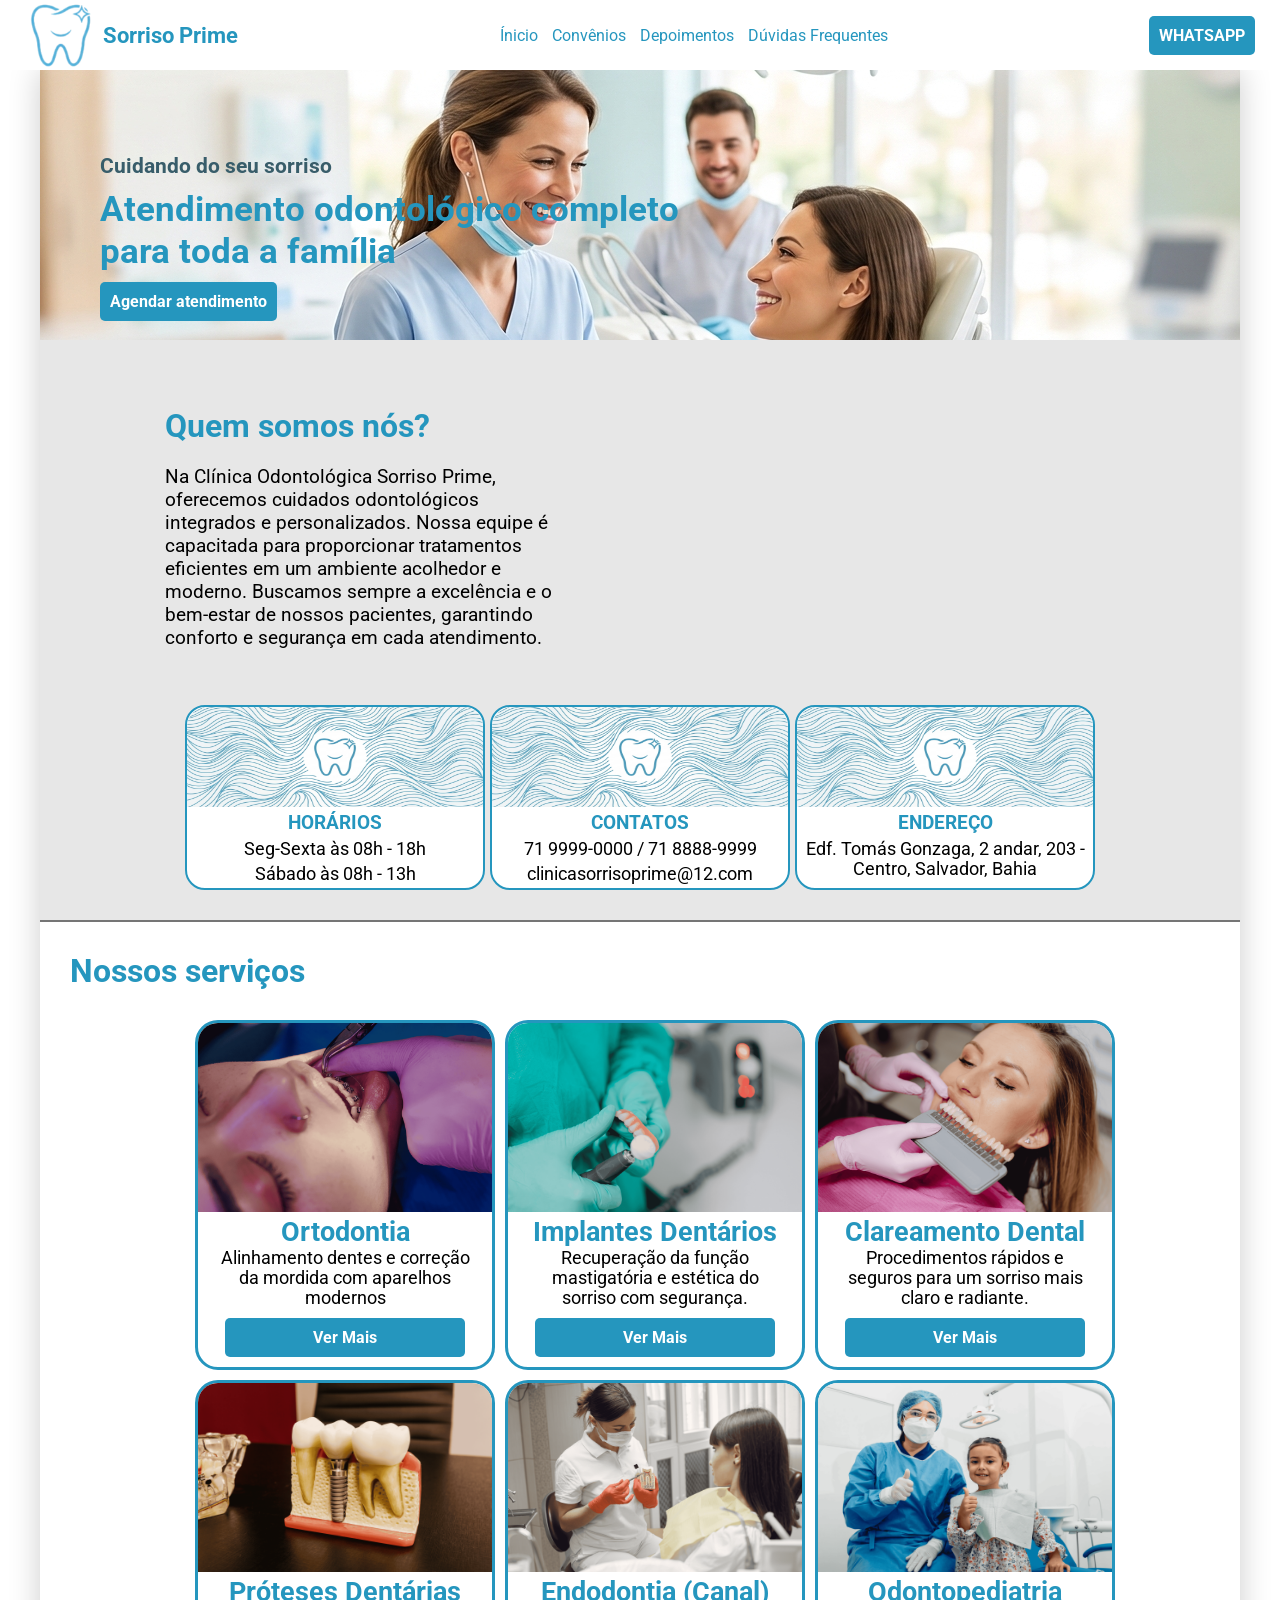
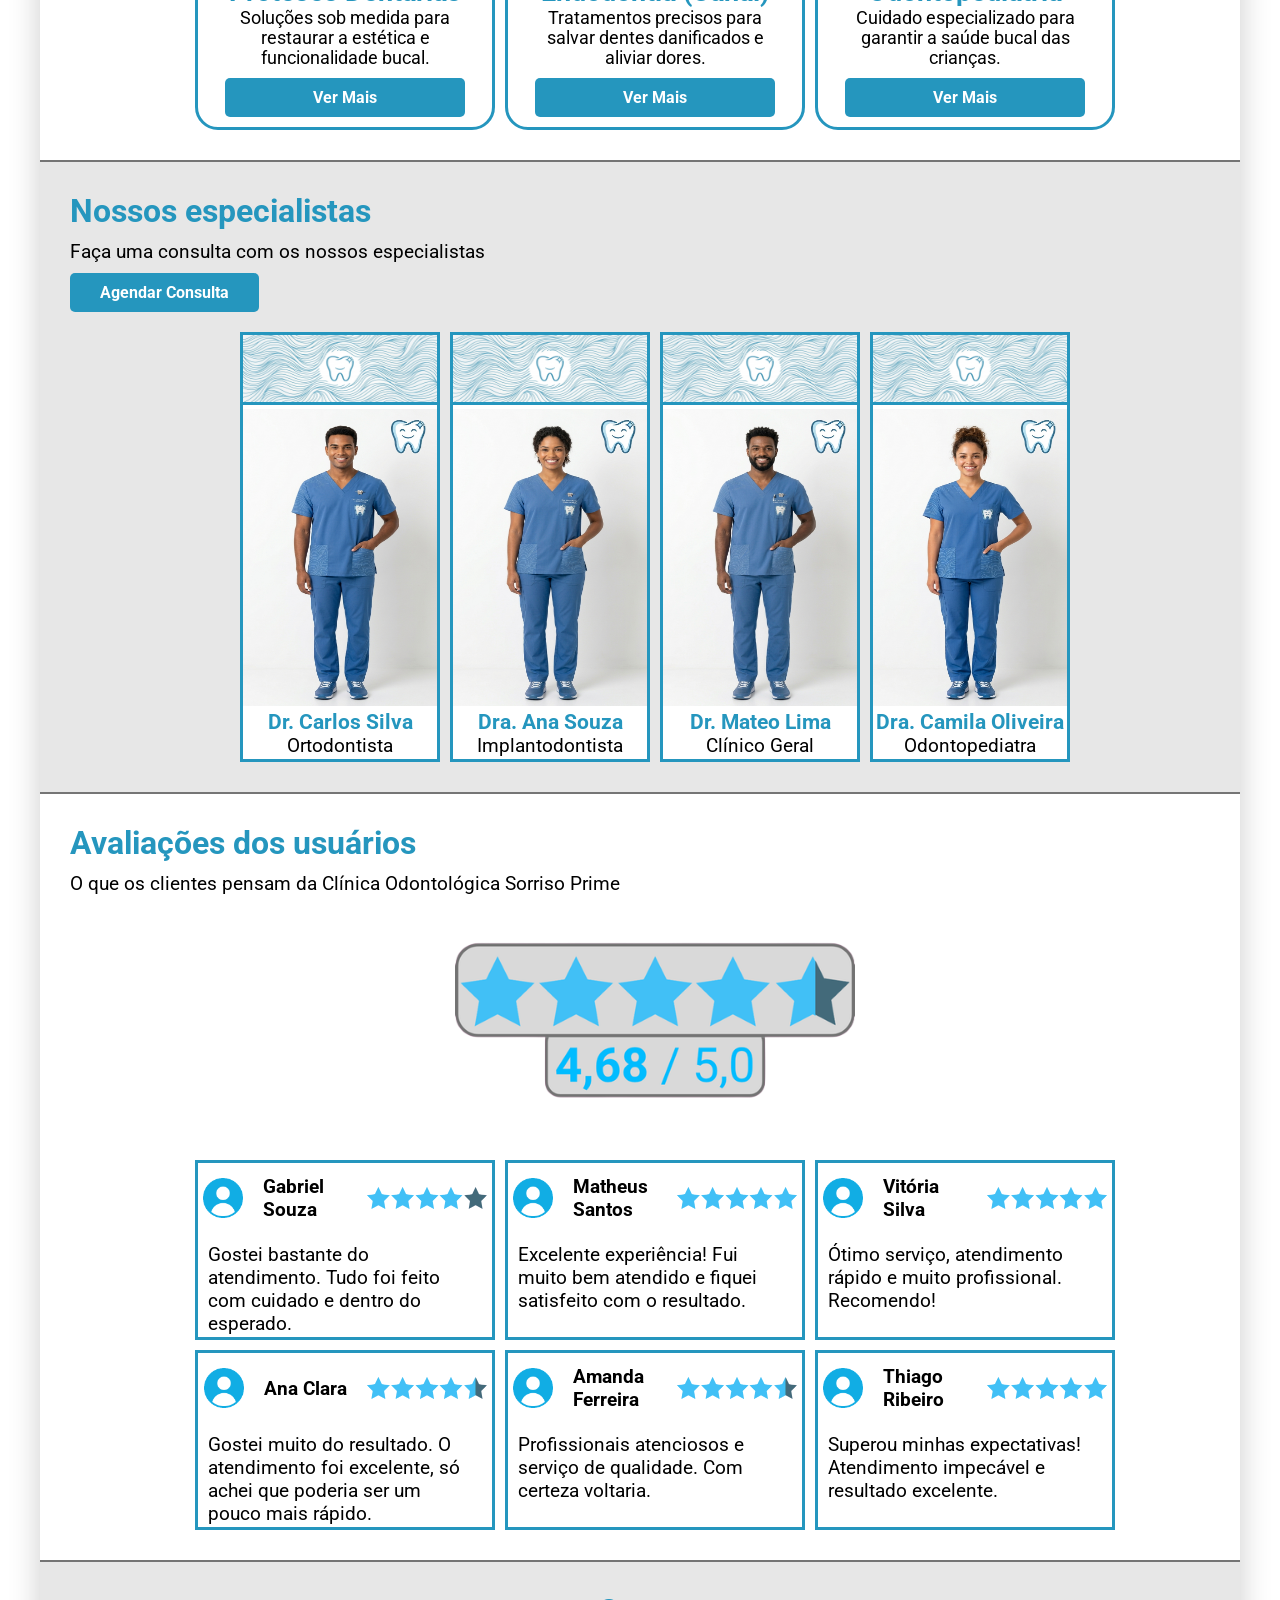
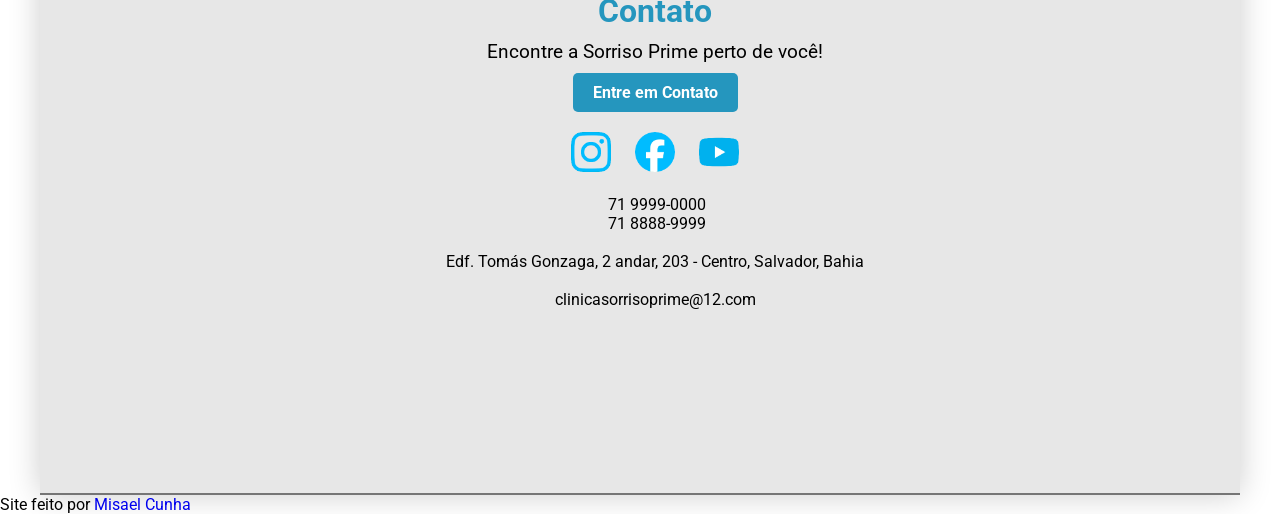
==== index.html @ 86dd1ed9 "nome atualizado" ====
<!DOCTYPE html>
<html lang="pt-br">
<head>
    <meta charset="UTF-8">
    <meta name="viewport" content="width=device-width, initial-scale=1.0">
    <link href="https://fonts.googleapis.com/css2?family=Material+Symbols+Outlined" rel="stylesheet" />
    <link rel="shortcut icon" href="img/logo.ico" type="image/x-icon">
    <link rel="stylesheet" href="css/home.css">
    <title>Sorriso Prime - Clínica Odontológica</title>
</head>
<body>
    <!-- HEADER -->
    <header>
        <div class="h-esq">
            <p>
                <img src="img/logo.png" alt="Logo" class="logo"> Sorriso Prime
            </p>
        </div>

        <span class="material-symbols-outlined" id="btn-menu">
            menu
        </span>

        <nav class="h-cent" id="nav-menu">
            <p>
                <a href="home.html">Ínicio</a>
                <a href="">Convênios</a>
                <a href="">Depoimentos</a>
                <a href="">Dúvidas Frequentes</a>

                <a href="" class="btn-whatsapp">WHATSAPP</a>
            </p>
        </nav>

        <div class="h-dir">
            <a href="">WHATSAPP</a>
        </div>
    </header>

    <main> 
        <!-- HERO -->
        <section class="secao banner">
            <div class="hero">
                <p>Cuidando do seu sorriso</p>
                <h1>Atendimento odontológico completo para toda a família</h1>
                <a href="">Agendar atendimento</a>
            </div>
        </section>

        <!-- SEÇÃO 1 / QUEM SOMOS NÓS? -->
        <section class="secao somos-nos">
            <div class="sn-grupo-1">
                <div class="sn-info">
                    <h2>Quem somos nós?</h2>
                    <p>Na Clínica Odontológica Sorriso Prime, oferecemos cuidados odontológicos integrados e personalizados. Nossa equipe é capacitada para proporcionar tratamentos eficientes em um ambiente acolhedor e moderno. Buscamos sempre a excelência e o bem-estar de nossos pacientes, garantindo conforto e segurança em cada atendimento.</p>
                </div>
                
                <iframe width="560" height="315" src="https://www.youtube.com/embed/2RjEFmGorQE?si=ag4QR7v0bODferz4" title="YouTube video player" frameborder="0" allow="accelerometer; autoplay; clipboard-write; encrypted-media; gyroscope; picture-in-picture; web-share" referrerpolicy="strict-origin-when-cross-origin" allowfullscreen></iframe>
                
            </div>

            <!-- BOXES INFORMATIVOS -->
            <div class="sn-grupo-2">
                <div class="sn-box">
                    <img src="img/home/textura.png">
                    <h3>HORÁRIOS</h3>
                    <p>Seg-Sexta às 08h - 18h</p>
                    <p>Sábado às 08h - 13h</p>
                </div>
                <div class="sn-box">
                    <img src="img/home/textura.png">
                    <h3>CONTATOS</h3>
                    <p>71 9999-0000 / 71 8888-9999</p>
                    <p>clinicasorrisoprime@12.com</p>
                </div>
                <div class="sn-box">
                    <img src="img/home/textura.png">
                    <h3>ENDEREÇO</h3>
                    <p>Edf. Tomás Gonzaga, 2 andar, 203 - Centro, Salvador, Bahia</p>
                </div>
            </div>
        </section>

        <!-- SEÇÃO 2 / NOSSOS SERVIÇOS -->
        <section class="secao nossos-servicos">
            <h2>Nossos serviços</h2>

            <!-- SERVIÇOS -->
            <div class="ns-boxers">
                <div class="ns-box">
                    <img src="img/home/Ortodontia.png" alt="Ortodontia">
                    <h3>Ortodontia</h3>
                    <p>Alinhamento dentes e correção da mordida com aparelhos modernos</p>
                    <a href="">Ver Mais</a>
                </div>

                <div class="ns-box">
                    <img src="img/home/Implantes.png" alt="Implantes Dentários">
                    <h3>Implantes Dentários</h3>
                    <p>Recuperação da função mastigatória e estética do sorriso com segurança.</p>
                    <a href="">Ver Mais</a>
                </div>

                <div class="ns-box">
                    <img src="img/home/Clareamento.png" alt="Clareamento Dental">
                    <h3>Clareamento Dental</h3>
                    <p>Procedimentos rápidos e seguros para um sorriso mais claro e radiante.</p>
                    <a href="">Ver Mais</a>
                </div>

                <div class="ns-box">
                    <img src="img/home/Próteses.png" alt="Próteses Dentárias">
                    <h3>Próteses Dentárias</h3>
                    <p>Soluções sob medida para restaurar a estética e funcionalidade bucal.</p>
                    <a href="">Ver Mais</a>
                </div>

                <div class="ns-box">
                    <img src="img/home/Endodontia.png" alt="Endodontia">
                    <h3>Endodontia (Canal)</h3>
                    <p>Tratamentos precisos para salvar dentes danificados e aliviar dores.</p>
                    <a href="">Ver Mais</a>
                </div>

                <div class="ns-box">
                    <img src="img/home/Odontopediatria.png" alt="Odontopediatria">
                    <h3>Odontopediatria</h3>
                    <p>Cuidado especializado para garantir a saúde bucal das crianças.</p>
                    <a href="">Ver Mais</a>
                </div>
            </div>
        </section>

        <!-- SEÇÃO 3 / NOSSOS ESPECIALISTAS -->
        <section class="secao nossos-especialistas">
            <div class="ne-info">
                <h2>Nossos especialistas</h2>
                <p>Faça uma consulta com os nossos especialistas</p>
                <a href="">Agendar Consulta</a>

                <!-- ESPECIALISTAS -->
                <div class="ne-boxers">
                    <div class="ne-box">
                        <img src="img/home/textura.png" alt="textura" class="textura-ne">
                        <img src="img/home/Prof_Ortodontista.png" alt="Dr. Carlos Silva" class="img-prof-ne">
                        <h3>Dr. Carlos Silva</h3>
                        <p>Ortodontista</p>
                    </div>

                    <div class="ne-box">
                        <img src="img/home/textura.png" alt="textura" class="textura-ne">
                        <img src="img/home/Prof_Implantodontista.png" alt="Dra. Ana Souza" class="img-prof-ne">
                        <h3>Dra. Ana Souza</h3>
                        <p>Implantodontista</p>
                    </div>

                    <div class="ne-box">
                        <img src="img/home/textura.png" alt="textura" class="textura-ne">
                        <img src="img/home/Prof_ClínicoGeral.png" alt="Dr. Mateo Lima" class="img-prof-ne">
                        <h3>Dr. Mateo Lima</h3>
                        <p>Clínico Geral</p>
                    </div>

                    <div class="ne-box">
                        <img src="img/home/textura.png" alt="textura" class="textura-ne">
                        <img src="img/home/Prof_Odontopediatra.png" alt="Dra. Camila Oliveira" class="img-prof-ne">
                        <h3>Dra. Camila Oliveira</h3>
                        <p>Odontopediatra</p>
                    </div>
                </div>
            </div>
        </section>

        <!-- SEÇÃO 4 / AVALIAÇÕES DOS USUÁRIOS -->
        <section class="secao avaliacoes">
            <div class="ava-info">
                <h2>Avaliações dos usuários</h2>
                <p>O que os clientes pensam da Clínica Odontológica Sorriso Prime</p>

                <img src="img/home/media-avaliacoes.png" alt="Média de Avaliações">

                <!-- AVALIAÇÕES -->
                <div class="ava-boxers">
                    <div class="ava-box">
                        <p class="ava-nick"><img src="img/home/usuario.png" alt="Usuário" class="ava-user"> Gabriel Souza <img src="img/home/4-estrelas.png" alt="Avaliação" class="ava-stars"></p>
                        <p class="ava-feedback">Gostei bastante do atendimento. Tudo foi feito com cuidado e dentro do esperado.</p>
                    </div>

                    <div class="ava-box">
                        <p class="ava-nick"><img src="img/home/usuario.png" alt="Usuário" class="ava-user"> Matheus Santos <img src="img/home/5-estrelas.png" alt="Avaliação" class="ava-stars"></p>
                        <p class="ava-feedback">Excelente experiência! Fui muito bem atendido e fiquei satisfeito com o resultado.</p>
                    </div>

                    <div class="ava-box">
                        <p class="ava-nick"><img src="img/home/usuario.png" alt="Usuário" class="ava-user"> Vitória Silva <img src="img/home/5-estrelas.png" alt="Avaliação" class="ava-stars"></p>
                        <p class="ava-feedback">Ótimo serviço, atendimento rápido e muito profissional. Recomendo!</p>
                    </div>

                    <div class="ava-box">
                        <p class="ava-nick"><img src="img/home/usuario.png" alt="Usuário" class="ava-user"> Ana Clara <img src="img/home/4,5-estrelas.png" alt="Avaliação" class="ava-stars"></p>
                        <p class="ava-feedback">Gostei muito do resultado. O atendimento foi excelente, só achei que poderia ser um pouco mais rápido.</p>
                    </div>

                    <div class="ava-box">
                        <p class="ava-nick"><img src="img/home/usuario.png" alt="Usuário" class="ava-user"> Amanda Ferreira <img src="img/home/4,5-estrelas.png" alt="Avaliação" class="ava-stars"></p>
                        <p class="ava-feedback">Profissionais atenciosos e serviço de qualidade. Com certeza voltaria.</p>
                    </div>

                    <div class="ava-box">
                        <p class="ava-nick"><img src="img/home/usuario.png" alt="Usuário" class="ava-user"> Thiago Ribeiro <img src="img/home/5-estrelas.png" alt="Avaliação" class="ava-stars"></p>
                        <p class="ava-feedback">Superou minhas expectativas! Atendimento impecável e resultado excelente.</p>
                    </div>
                </div>
            </div>
        </section>

        <!-- SEÇÃO 5 / CONTATO -->
        <section class="secao contato">
            <div class="cont-info">
                <h2>Contato</h2>
                <p>Encontre a Sorriso Prime perto de você!</p>
                <a href="" class="link">Entre em Contato</a>

                <div class="redes-sociais">
                    <img class="rede-social" src="img/home/instagram.png" alt="Instagram">
                    <img class="rede-social" src="img/home/facebook.png" alt="Facebook">
                    <img class="rede-social" src="img/home/youtube.png" alt="Youtube">
                </div>

                <!-- BOXES INFORMATIVOS -->
                <div class="cont-boxers">
                    <div class="cont-box">
                        <img src="" alt="">
                        <p><img src="" alt=""> 71 9999-0000</p>
                        <p><img src="" alt=""> 71 8888-9999</p>
                    </div>

                    <div class="cont-box">
                        <img src="" alt="">
                        <img src="" alt="">
                        <p>Edf. Tomás Gonzaga, 2 andar, 203 - Centro, Salvador, Bahia</p>
                    </div>

                    <div class="cont-box">
                        <img src="" alt="">
                        <p><img src="" alt="">clinicasorrisoprime@12.com</p>
                    </div>
                </div>

                <!-- LOCALIZAÇÃO -->
                <iframe src="https://maps.google.com" frameborder="0"></iframe>
            </div>
        </section>
    </main>
    <script>
        document.addEventListener('DOMContentLoaded', () => {
            const btnMenu = document.getElementById('btn-menu');
            const navMenu = document.getElementById('nav-menu');

            if (btnMenu && navMenu) {
                btnMenu.addEventListener('click', () => {
                    navMenu.classList.toggle('active');
                });
            } else {
                console.error("Elemento #btn-menu ou #nav-menu não encontrado no HTML.");
            }
        });
    </script>
</body>
<footer>
    <p>Site feito por <a href="https://instagram.com/misaelcunha.dev" target="_blank">Misael Cunha</a></p>
</footer>
</html>
---- css/home.css ----
/* CONFIGURAÇÕES GERAIS */
@charset "UTF-8";

@import url('https://fonts.googleapis.com/css2?family=Oxanium:wght@200..800&family=PT+Sans:ital,wght@0,400;0,700;1,400;1,700&family=Roboto:ital,wght@0,100..900;1,100..900&family=SN+Pro:ital,wght@0,200..900;1,200..900&display=swap');

:root {
    --fonte: 'Roboto';

    --cor1: #2596BE;
    --cor2: #24BF94;
    --cor3: #BF9724;
    --cor4: #BF7424;
    --cor5: #385D6A;

    --cor9: #757575;
}

* {
    margin: 0;
    padding: 0;
    box-sizing: border-box;
    font-family: var(--fonte);
    text-decoration: none;
    transition: 0.2s linear;
}

.destaque {
    font-weight: bold;
    color: var(--cor4);
}

.secao {
    max-width: 1200px;
    margin: 0 auto;
}

main {
    max-width: 1200px;
    margin: 0 auto;
    box-shadow: 0 0 30px rgba(0, 0, 0, 0.2); /* Sombra única para todo o bloco */
    background-color: #fff;
    overflow: hidden;
}

/* SEÇÃO 1 - HEADER DA PÁGINA */
header {
    background-color: #fff;
    justify-content: space-between;
    align-items: center;
    display: flex;
    position: relative;
}

header > .h-esq {
    margin-left: 25px;
}

header > .h-esq > p {
    align-items: center;
    justify-content: center;
    display: flex;
    gap: 8px;

    color: var(--cor1);
    font-size: 1.4em;
    font-weight: bold;
}

header > .h-esq > p > img {
    max-width: 70px;
}


header > .h-cent > p > a {
    margin: 0 5px 0 5px;
    color: var(--cor1);
}

header > .h-cent > p > a:hover {
    font-weight: bold;
    color: var(--cor2);
    border-bottom: 3px solid var(--cor2);
}

header > .h-dir {
    margin-right: 25px;
}

header > .h-dir > a {
    border-radius: 5px;
    padding: 10px;

    background-color: var(--cor1);
    color: #ffffff;
    font-weight: bold;
} 

header > .h-dir > a:hover {
    background-color: var(--cor5);
}

/* Esconde o ícone de hambúrguer por padrão em telas grandes */
#btn-menu {
    display: none;
    cursor: pointer;
    font-size: 2rem;
    color: var(--cor1);
    margin-right: 25px;
}

nav.h-cent .btn-whatsapp {
    display: none;
}

/* REGRAS DE ADAPTAÇÃO MOBILE */
@media (max-width: 768px) {
    #btn-menu {
        display: block; /* Exibe o botão do menu */
    }

    header > .h-dir {
        display: none; /* Oculta o botão do WhatsApp do topo para economizar espaço */
    }

    /* Esconde o menu original e ajusta para exibição vertical */
    header > .h-cent {
        display: none;
        position: absolute;
        top: 100%;
        left: 0;
        width: 100%;
        background-color: #ffffff;
        box-shadow: 0px 4px 6px rgba(0, 0, 0, 0.1);
        padding: 20px 0;
        z-index: 1000;
    }

    header > .h-cent.active {
        display: block; /* Mostra o menu quando ativo via JS */
    }

    header > .h-cent > p {
        display: flex;
        flex-direction: column;
        align-items: center;
        gap: 15px;
    }

    header > .h-cent > p > a {
        font-size: 1.1em;
        border-bottom: 1px solid var(--cor1);
    }

    nav.h-cent .btn-whatsapp {
        text-align: center;
        display: inline-block;
        background-color: var(--cor1);
        color: #ffffff !important;
        font-weight: bold;
        border-radius: 5px;
        width: 80%;
        max-width: 250px;
        padding: 10px 0;
        margin-top: 5px;
    }

    nav.h-cent .btn-whatsapp:hover {
        background-color: var(--cor5);
    }

}

/* SEÇÃO 2 - HERO DA PÁGINA */

.banner {
    background-image: url('../img/home/banner-home.png');
    background-position: top;
    background-repeat: no-repeat;
    background-size: contain 10px;
    background-attachment: fixed;
    height: 30vh;

    padding-top: 7%;
    padding-left: 5%;
}

.banner > .hero > p {
    font-size: 1.3em;
    font-weight: bold;
    color: var(--cor5);
}

.banner > .hero > h1 {
    margin-top: 10px;
    margin-bottom: 20px;
    max-width: 600px;
    font-size: 2.2em;
    color: var(--cor1);
}

.banner > .hero > a {
    border-radius: 5px;
    padding: 10px;

    background-color: var(--cor1);
    color: #ffffff;
    font-weight: bold;
}

.banner > .hero > a:hover {
    background-color: var(--cor5);
}

/* SEÇÃO 3 - QUEM SOMOS NÓS DA PÁGINA */
.somos-nos {
    background-color: #e7e7e7;
    padding-bottom: 30px;
    border-bottom: 2px solid var(--cor9);
}

.somos-nos > .sn-grupo-1 {
    display: flex;
    justify-content: center;
    align-items: center;
}

.somos-nos > .sn-grupo-1 > .sn-info {
    margin-top: 30px;
    margin-left: 10px;
}

.somos-nos > .sn-grupo-1 > .sn-info > h2 {
    font-size: 2em;
    color: var(--cor1);
    margin-bottom: 20px;
}

.somos-nos > .sn-grupo-1 > .sn-info > p {
    font-size: 1.2em;
    max-width: 400px;
}

.somos-nos > .sn-grupo-1 > iframe {
    display: block;
    max-width: 500px;
    max-height: 500px;
    margin-left: 50px;
    margin-right: 10px;
    margin-top: 30px;
}

@media (max-width: 768px) {
    .somos-nos > .sn-grupo-1 {
        flex-direction: column;
    }

    .somos-nos > .sn-grupo-1 > iframe {
        margin: 0 auto;
        margin-top: 20px;
    }
}

.somos-nos > .sn-grupo-2 {
    margin-top: 20px;

    display: flex;
    justify-content: center;
    align-items: center;
    flex-direction: row;
    gap: 5px;
}

.somos-nos > .sn-grupo-2 > .sn-box {
    width: 300px;
    height: 185px;
    border: 2px solid var(--cor1);
    background-color: #ffffff;

    text-align: center;
    border-radius: 20px;
}

.somos-nos > .sn-grupo-2 > .sn-box > img {
    width: 100%;
    height: 100px;
    border-top-left-radius: 20px;
    border-top-right-radius: 20px;
}

.somos-nos > .sn-grupo-2 > .sn-box > h3 {
    font-size: 1.2em;
    color: var(--cor1);
}

.somos-nos > .sn-grupo-2 > .sn-box > p {
    font-size: 1.1em;
    margin-top: 5px;
}

@media (max-width: 768px) {
    .somos-nos > .sn-grupo-2 {
        flex-direction: column;
    }
}

/* SEÇÃO 4 - NOSSOS SERVIÇOS DA PÁGINA */
.nossos-servicos {
    padding-top: 30px;
    padding-left: 30px;
    padding-bottom: 30px;

    border-bottom: 2px solid var(--cor9);
}

.nossos-servicos > h2 {
    font-size: 2em;
    color: var(--cor1);

    margin-bottom: 30px;
}

.nossos-servicos  .ns-boxers {
    display: flex;
    justify-content: center;
    align-items: center;
    flex-direction: row;
    flex-wrap: wrap;
    gap: 10px;
}

.nossos-servicos > .ns-boxers > .ns-box {
    flex-shrink: 0;
    border: 3px solid var(--cor1);
    border-radius: 23px;
    width: 300px;
    height: 350px;

    text-align: center;
}

.nossos-servicos > .ns-boxers > .ns-box > img {
    width: 100%;
    height: 55%;
    border-top-left-radius: 20px;
    border-top-right-radius: 20px;
}

.nossos-servicos > .ns-boxers > .ns-box > h3 {
    font-size: 1.7em;
    color: var(--cor1);
}

.nossos-servicos > .ns-boxers > .ns-box > p {
    font-size: 1.1em;
    width: 90%;
    margin: 0 auto;
}

.nossos-servicos > .ns-boxers > .ns-box > a {
    background-color: var(--cor1);
    color: #ffffff;
    font-weight: bold;

    display: inline-block;
    border-radius: 5px;

    padding: 10px 30%;
    margin-top: 10px;
}

.nossos-servicos > .ns-boxers > .ns-box > a:hover {
    background-color: var(--cor5);
}

/* SEÇÃO 5 - NOSSOS ESPECIALISTAS DA PÁGINA */
.nossos-especialistas {
    padding-top: 30px;
    padding-left: 30px;
    padding-bottom: 30px;

    border-bottom: 2px solid var(--cor9);
    background-color: #e7e7e7;
}

.nossos-especialistas > .ne-info > h2 {
    font-size: 2em;
    color: var(--cor1);

    margin-bottom: 10px;
}

.nossos-especialistas > .ne-info > p {
    font-size: 1.2em;
}

.nossos-especialistas > .ne-info > a {
    background-color: var(--cor1);
    color: #ffffff;
    font-weight: bold;

    display: inline-block;
    border-radius: 5px;

    padding: 10px 30px;
    margin-top: 10px;
    margin-bottom: 20px;
}

.nossos-especialistas > .ne-info > a:hover {
    background-color: var(--cor5);
}

.nossos-especialistas > .ne-info > .ne-boxers {
    display: flex;
    justify-content: center;
    align-items: center;
    flex-direction: row;
    flex-wrap: wrap;
    gap: 10px;
}

.nossos-especialistas > .ne-info > .ne-boxers > .ne-box {
    flex-shrink: 0;
    border: 3px solid var(--cor1);
    width: 200px;
    height: 430px;

    text-align: center;
    background-color: #ffffff;
}

.nossos-especialistas > .ne-info > .ne-boxers > .ne-box > .textura-ne {
    width: 100%;
    height: 70px;
    margin-bottom: 0;

    border-bottom: 3px solid var(--cor1);
}

.nossos-especialistas > .ne-info > .ne-boxers > .ne-box > .img-prof-ne {
    margin-top: 0;
    width: 100%;
    height: 70%;
}

.nossos-especialistas > .ne-info > .ne-boxers > .ne-box > h3 {
    color: var(--cor1);
    font-size: 1.3em;
}

.nossos-especialistas > .ne-info > .ne-boxers > .ne-box > p {
    font-size: 1.2em;
}

/* SEÇÃO 6 - AVALIAÇÕES DOS USUÁRIOS DA PÁGINA */
.avaliacoes {
    padding-top: 30px;
    padding-left: 30px;
    padding-bottom: 30px;

    border-bottom: 2px solid var(--cor9);
}

.avaliacoes > .ava-info > h2 {
    font-size: 2em;
    color: var(--cor1);

    margin-bottom: 10px;
}

.avaliacoes > .ava-info > p {
    font-size: 1.2em;
}

.avaliacoes > .ava-info > img {
    max-width: 400px;
    margin: 0 auto;
    display: block;
    margin-bottom: 40px;
}

.avaliacoes > .ava-info > .ava-boxers {
    display: flex;
    justify-content: center;
    align-items: center;
    flex-direction: row;
    flex-wrap: wrap;
    gap: 10px;
}

.avaliacoes > .ava-info > .ava-boxers .ava-box {
    flex-shrink: 0;
    border: 3px solid var(--cor1);
    max-width: 300px;
    height: 180px;
    position: relative;
    background-color: #ffffff;

}

.avaliacoes > .ava-info > .ava-boxers .ava-box > .ava-nick {
    font-weight: bold;
    font-size: 1.2em;
    display: flex;
    align-items: center;
    justify-content: center;
}

.avaliacoes > .ava-info > .ava-boxers .ava-box > .ava-nick > .ava-user {
    width: 40px;
    height: 40px;
    margin-right: 20px;
    margin-left: 5px;
}

.avaliacoes > .ava-info > .ava-boxers .ava-box > .ava-nick > .ava-stars {
    width: 120px;
    height: 70px;
    margin-left: 20px;
    margin-right: 5px;
}

.avaliacoes > .ava-info > .ava-boxers .ava-box > .ava-feedback {
    text-align: left;
    margin: 10px;

    font-size: 1.2em;
    width: 90%;
}

/* SEÇÃO 7 - CONTATO DA PÁGINA */
.contato {
    padding-top: 30px;
    padding-left: 30px;
    padding-bottom: 30px;

    border-bottom: 2px solid var(--cor9);
    background-color: #e7e7e7;

    text-align: center;
}

.contato > .cont-info > h2 {
    font-size: 2em;
    color: var(--cor1);

    margin-bottom: 10px;
}

.contato > .cont-info > p {
    font-size: 1.2em;
}

.contato > .cont-info > .link {
    background-color: var(--cor1);
    color: #ffffff;
    font-weight: bold;

    display: inline-block;
    border-radius: 5px;

    padding: 10px 20px;
    margin-top: 10px;
    margin-bottom: 20px;
}

.contato > .cont-info > .link:hover {
    background-color: var(--cor5);
}

.contato > .cont-info > .redes-sociais > .rede-social {
    width: 40px;
    margin: 0 10px;
    cursor: pointer;
}
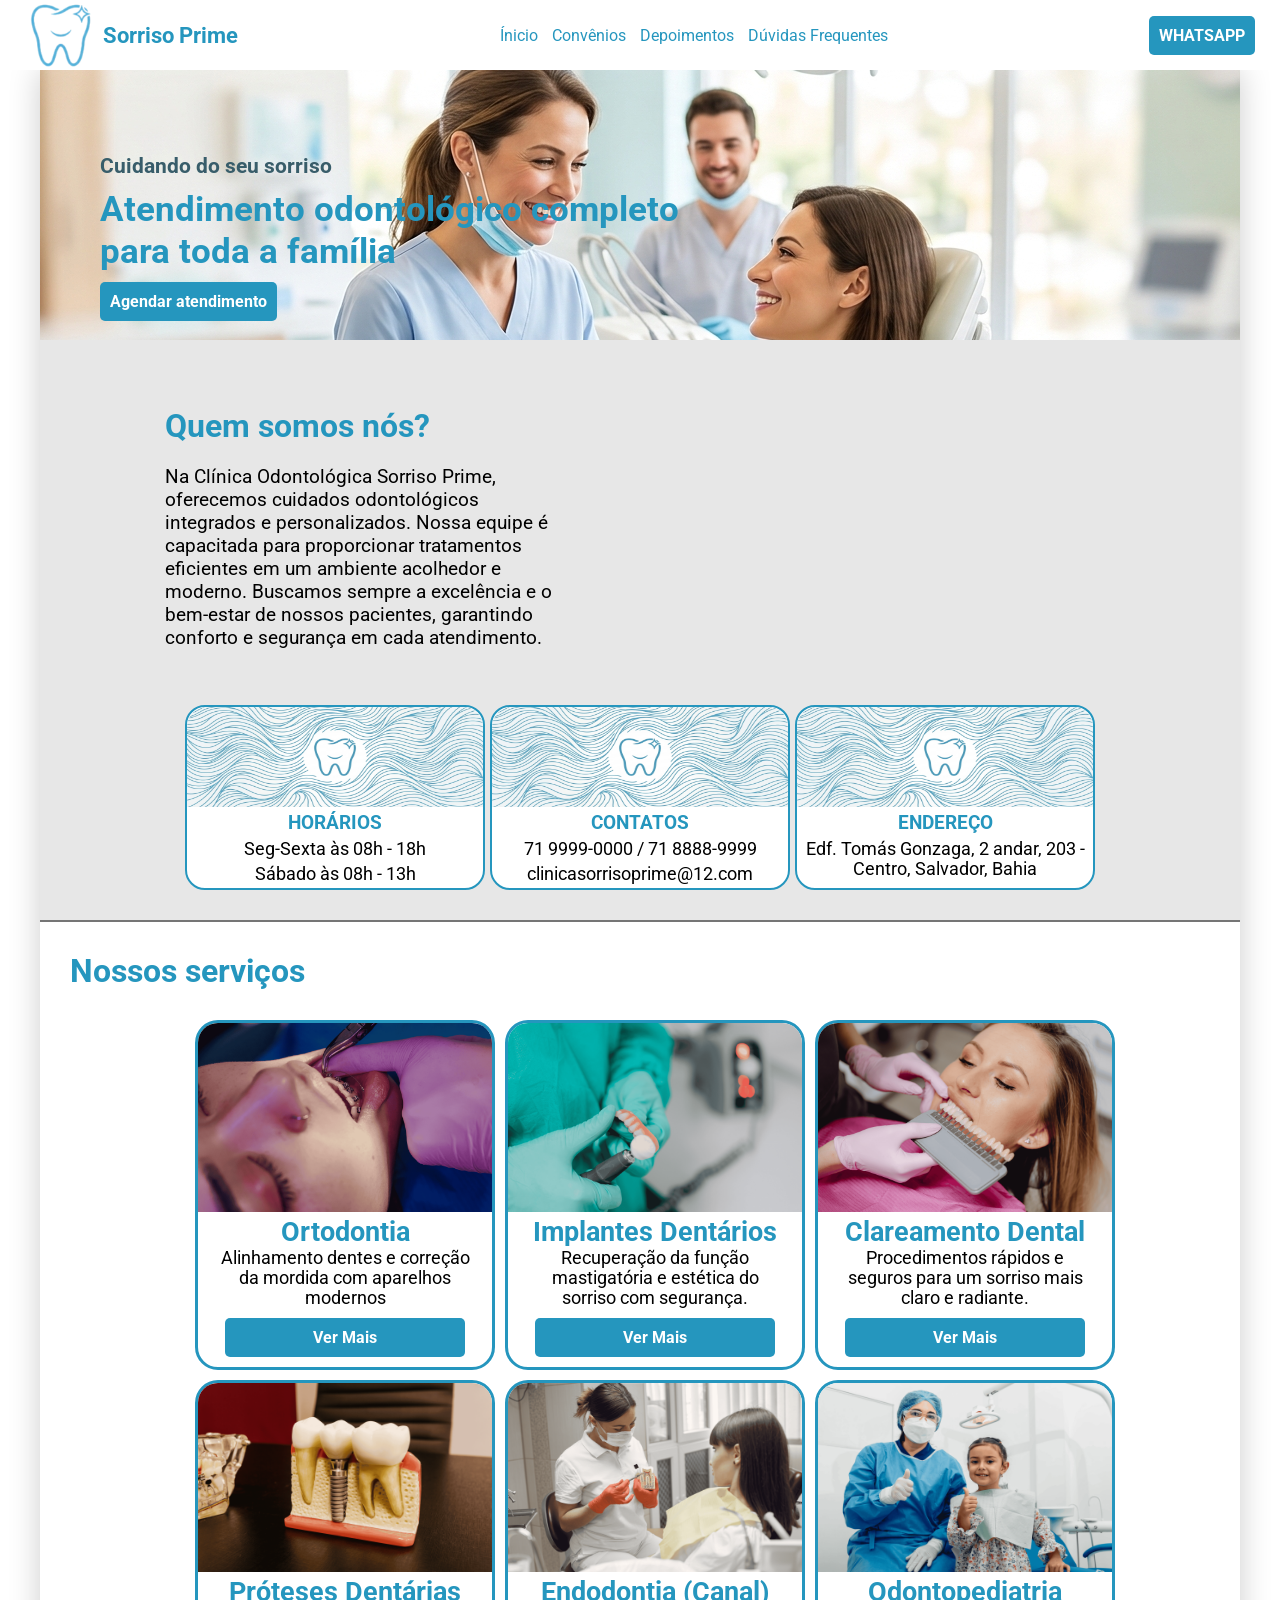
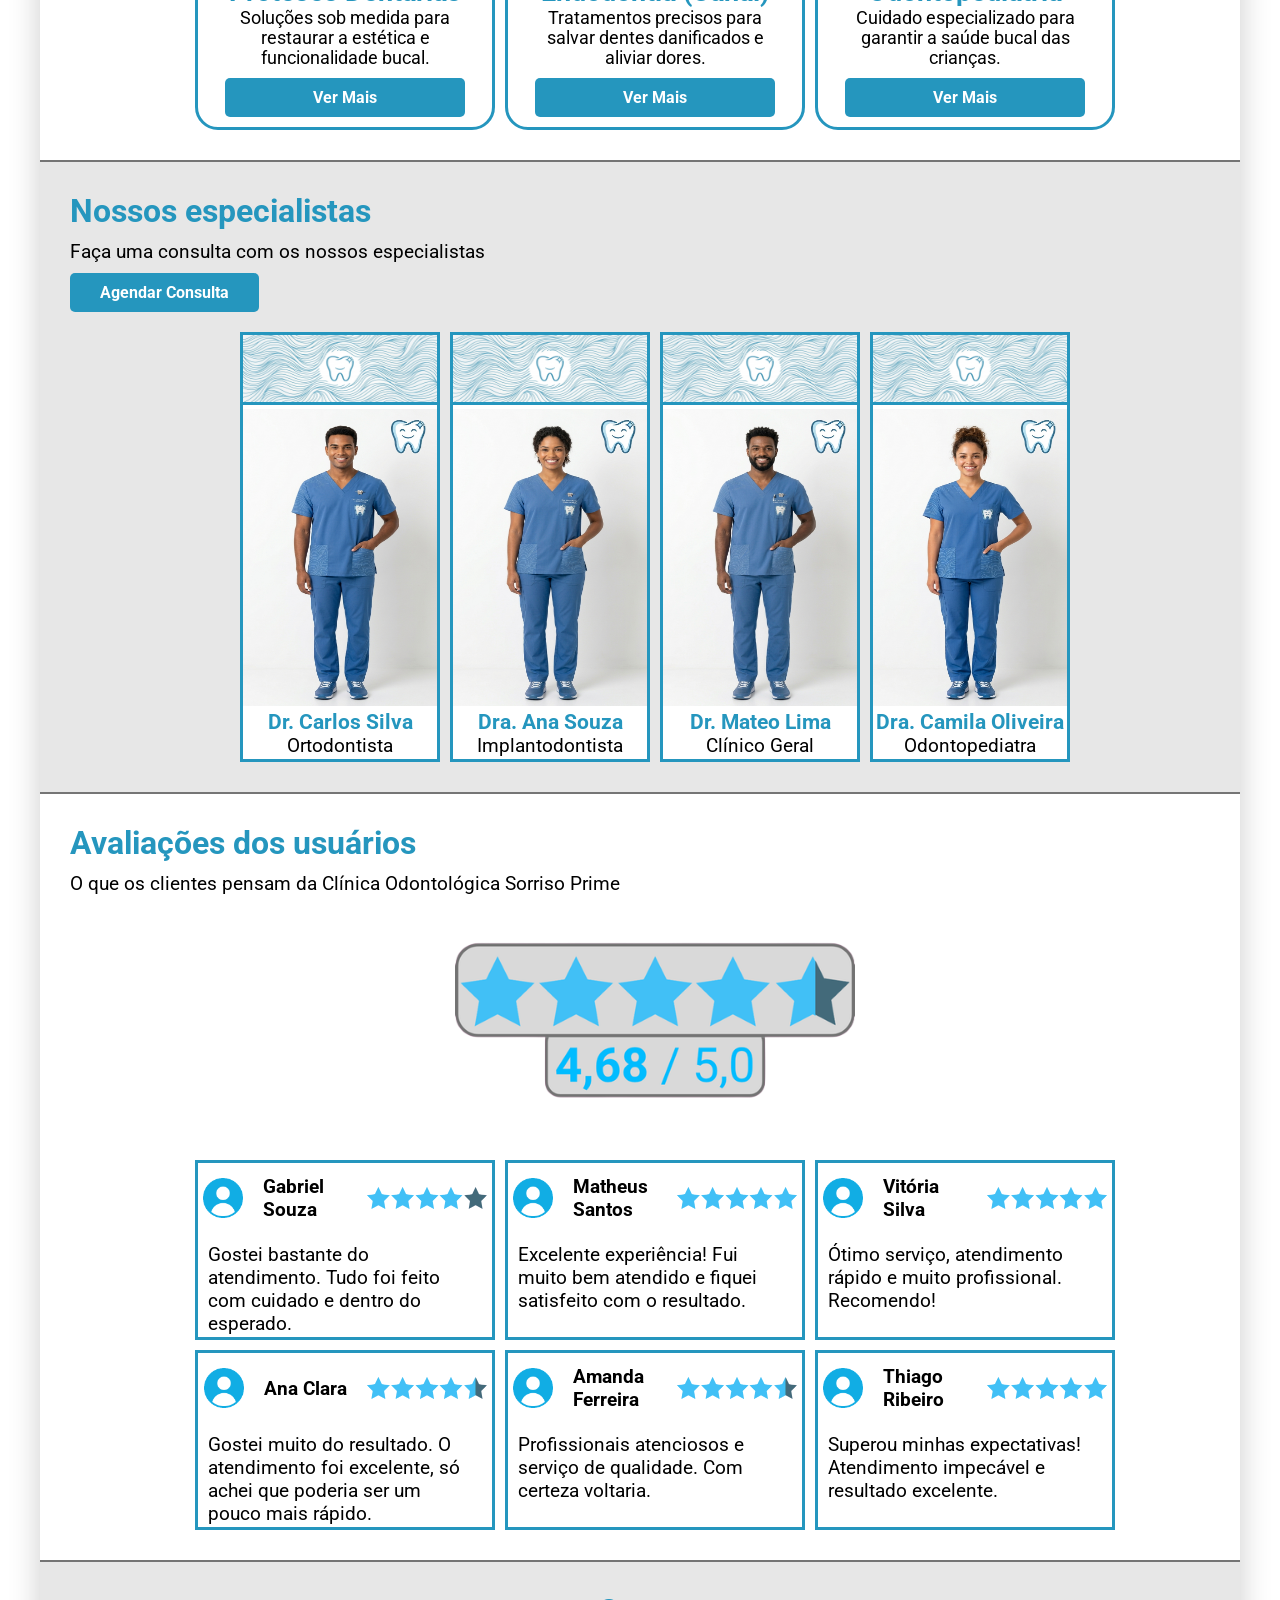
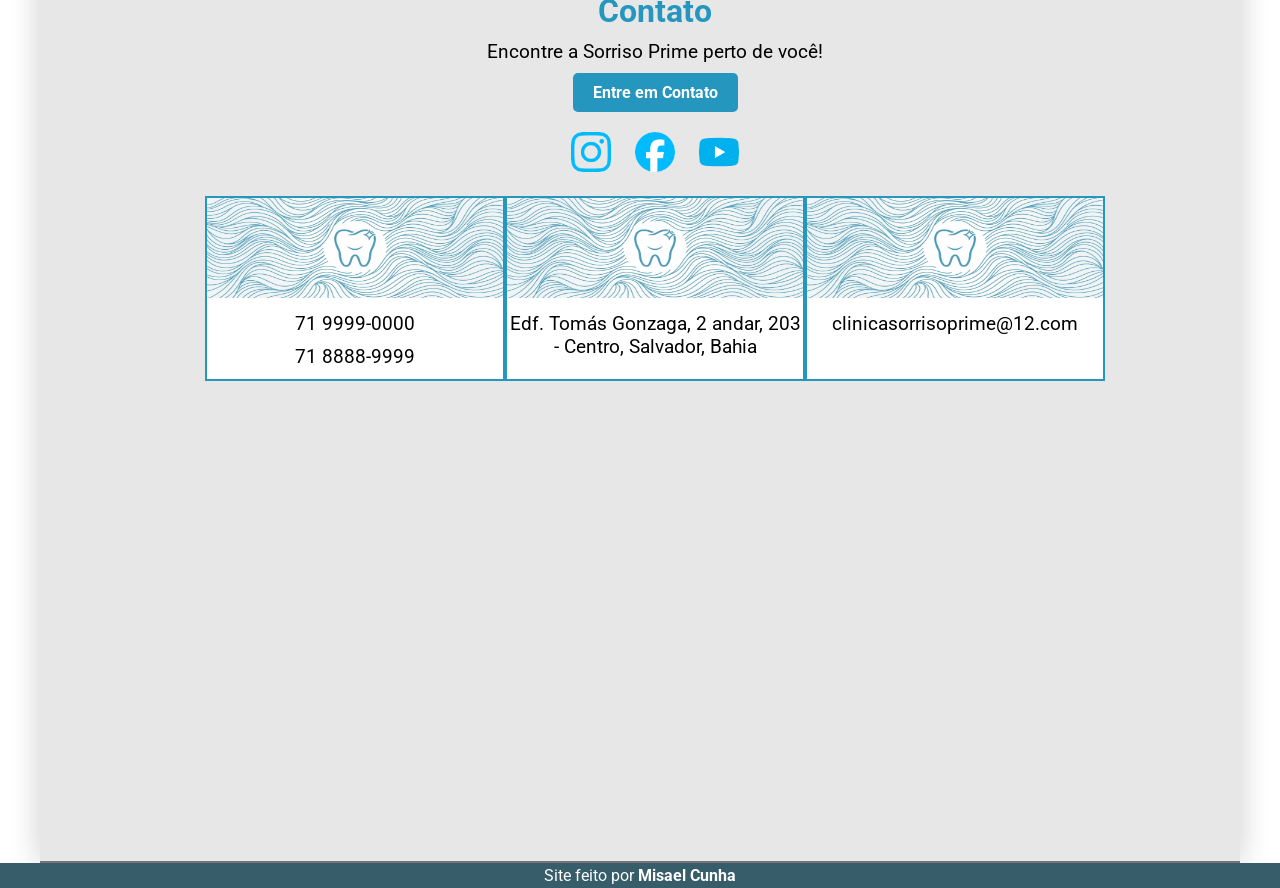
==== commit 387a02a4: "finalização da página" ====
--- a/index.html
+++ b/index.html
@@ -230,25 +230,24 @@
                 <!-- BOXES INFORMATIVOS -->
                 <div class="cont-boxers">
                     <div class="cont-box">
-                        <img src="" alt="">
-                        <p><img src="" alt=""> 71 9999-0000</p>
-                        <p><img src="" alt=""> 71 8888-9999</p>
+                        <img src="img/home/textura.png" alt="textura">
+                        <p> 71 9999-0000</p>
+                        <p> 71 8888-9999</p>
                     </div>
 
                     <div class="cont-box">
-                        <img src="" alt="">
-                        <img src="" alt="">
+                        <img src="img/home/textura.png" alt="textura">
                         <p>Edf. Tomás Gonzaga, 2 andar, 203 - Centro, Salvador, Bahia</p>
                     </div>
 
                     <div class="cont-box">
-                        <img src="" alt="">
-                        <p><img src="" alt="">clinicasorrisoprime@12.com</p>
+                        <img src="img/home/textura.png" alt="textura">
+                        <p>clinicasorrisoprime@12.com</p>
                     </div>
                 </div>
 
                 <!-- LOCALIZAÇÃO -->
-                <iframe src="https://maps.google.com" frameborder="0"></iframe>
+                <iframe src="https://www.google.com/maps/embed?pb=!1m18!1m12!1m3!1d7775.613069745739!2d-38.51836804999999!3d-12.98422255!2m3!1f0!2f0!3f0!3m2!1i1024!2i768!4f13.1!3m3!1m2!1s0x71604eeee287155%3A0x9b23c57298f09bfd!2sCentro%2C%20Salvador%20-%20BA%2C%2040301-110!5e0!3m2!1spt-BR!2sbr!4v1788809390453!5m2!1spt-BR!2sbr" width="600" height="450" style="border:0;" allowfullscreen="" loading="lazy" referrerpolicy="strict-origin-when-cross-origin"></iframe>
             </div>
         </section>
     </main>
--- a/css/home.css
+++ b/css/home.css
@@ -572,4 +572,57 @@
     width: 40px;
     margin: 0 10px;
     cursor: pointer;
+}
+
+.contato > .cont-info > .cont-boxers {
+    margin-top: 20px;
+
+    display: flex;
+    justify-content: center;
+    align-items: center;
+    flex-direction: row;
+}
+
+.contato > .cont-info > .cont-boxers > .cont-box {
+    width: 300px;
+    height: 185px;
+    border: 2px solid var(--cor1);
+    background-color: #ffffff;
+
+    text-align: center;
+}
+
+.contato > .cont-info > .cont-boxers > .cont-box > img {
+    width: 100%;
+    height: 100px;
+}
+
+.contato > .cont-info > .cont-boxers > .cont-box > p {
+    font-size: 1.2em;
+    margin-top: 10px;
+}
+
+.contato > .cont-info > iframe {
+    display: block;
+    width: 95%;
+    margin: 0 auto;
+}
+
+/* FOOTER DA PÁGINA */
+footer {
+    padding: 3px 0;
+    color: #ffffff;
+    background-color: var(--cor5);
+
+    text-align: center;
+}
+
+footer > p a {
+    text-decoration: none;
+    font-weight: bold;
+    color: #ffffff;
+}
+
+footer > p a:hover {
+    text-decoration: underline;
 }
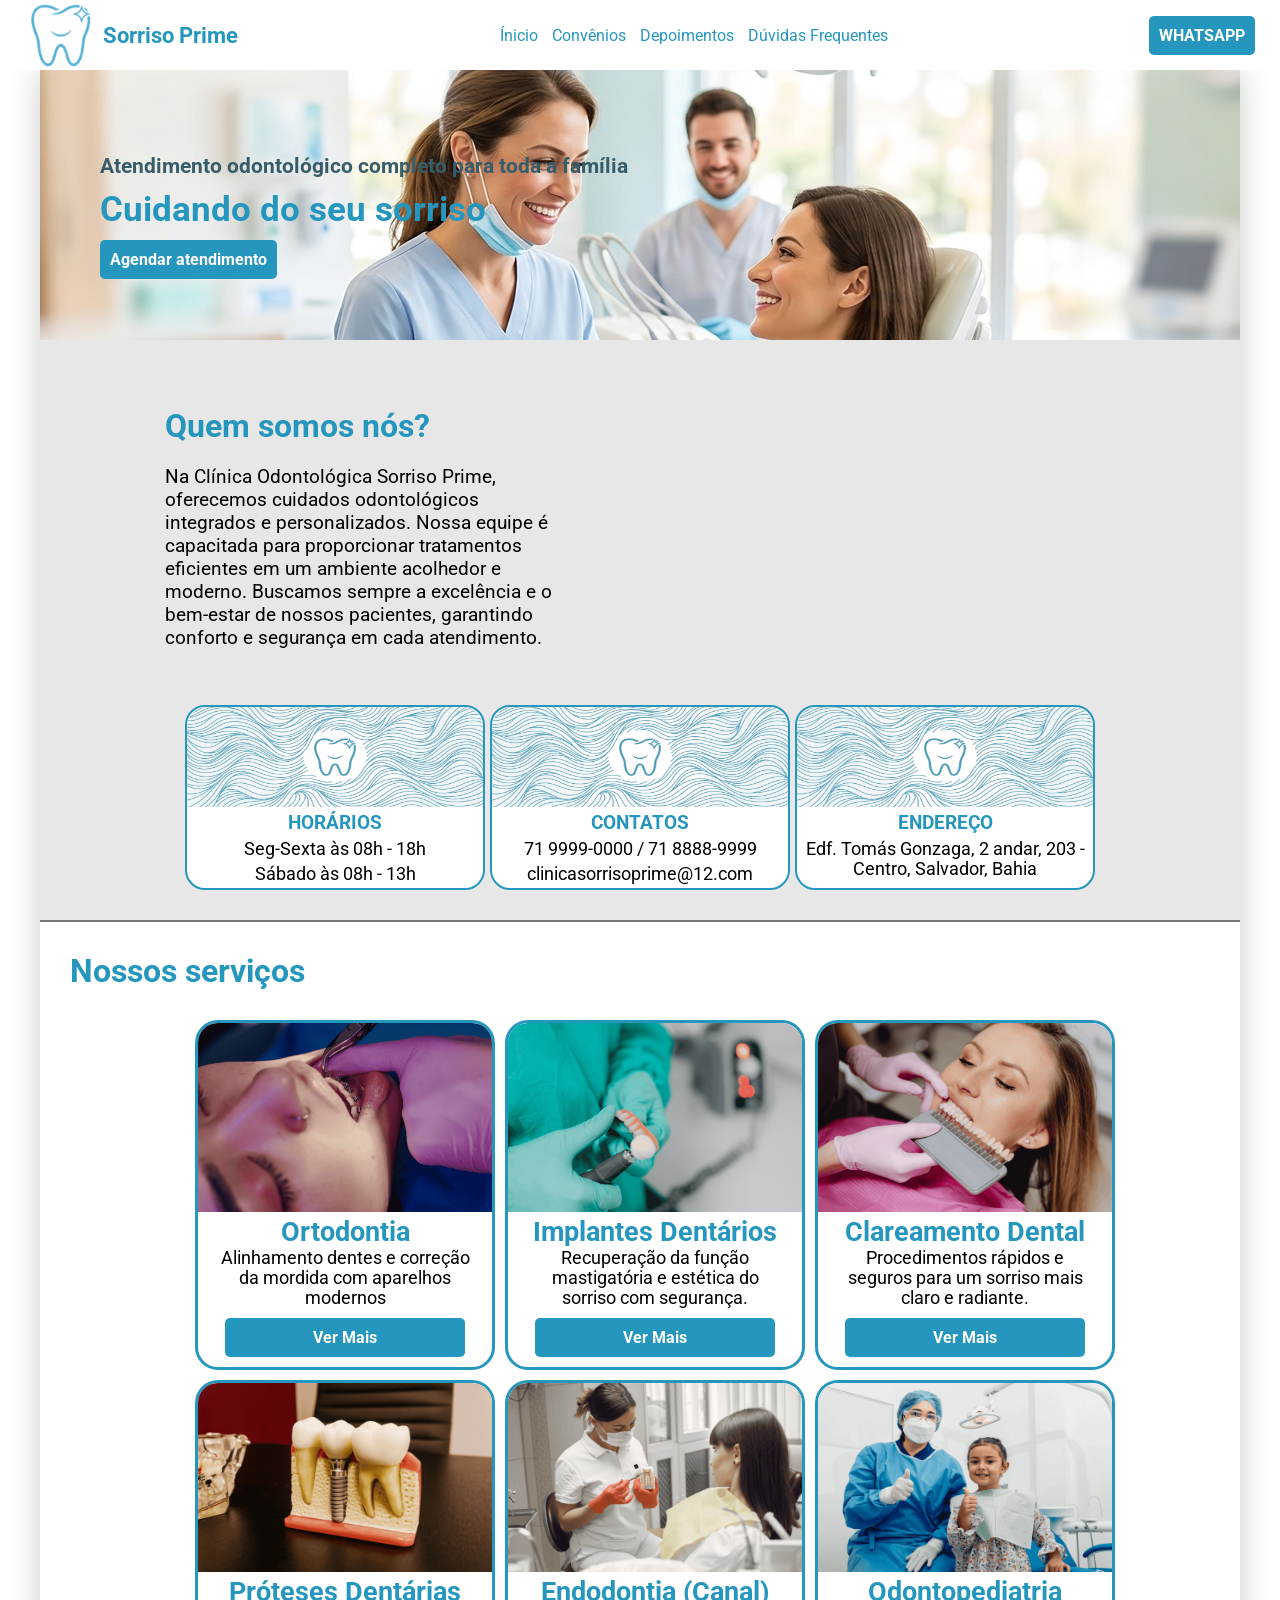
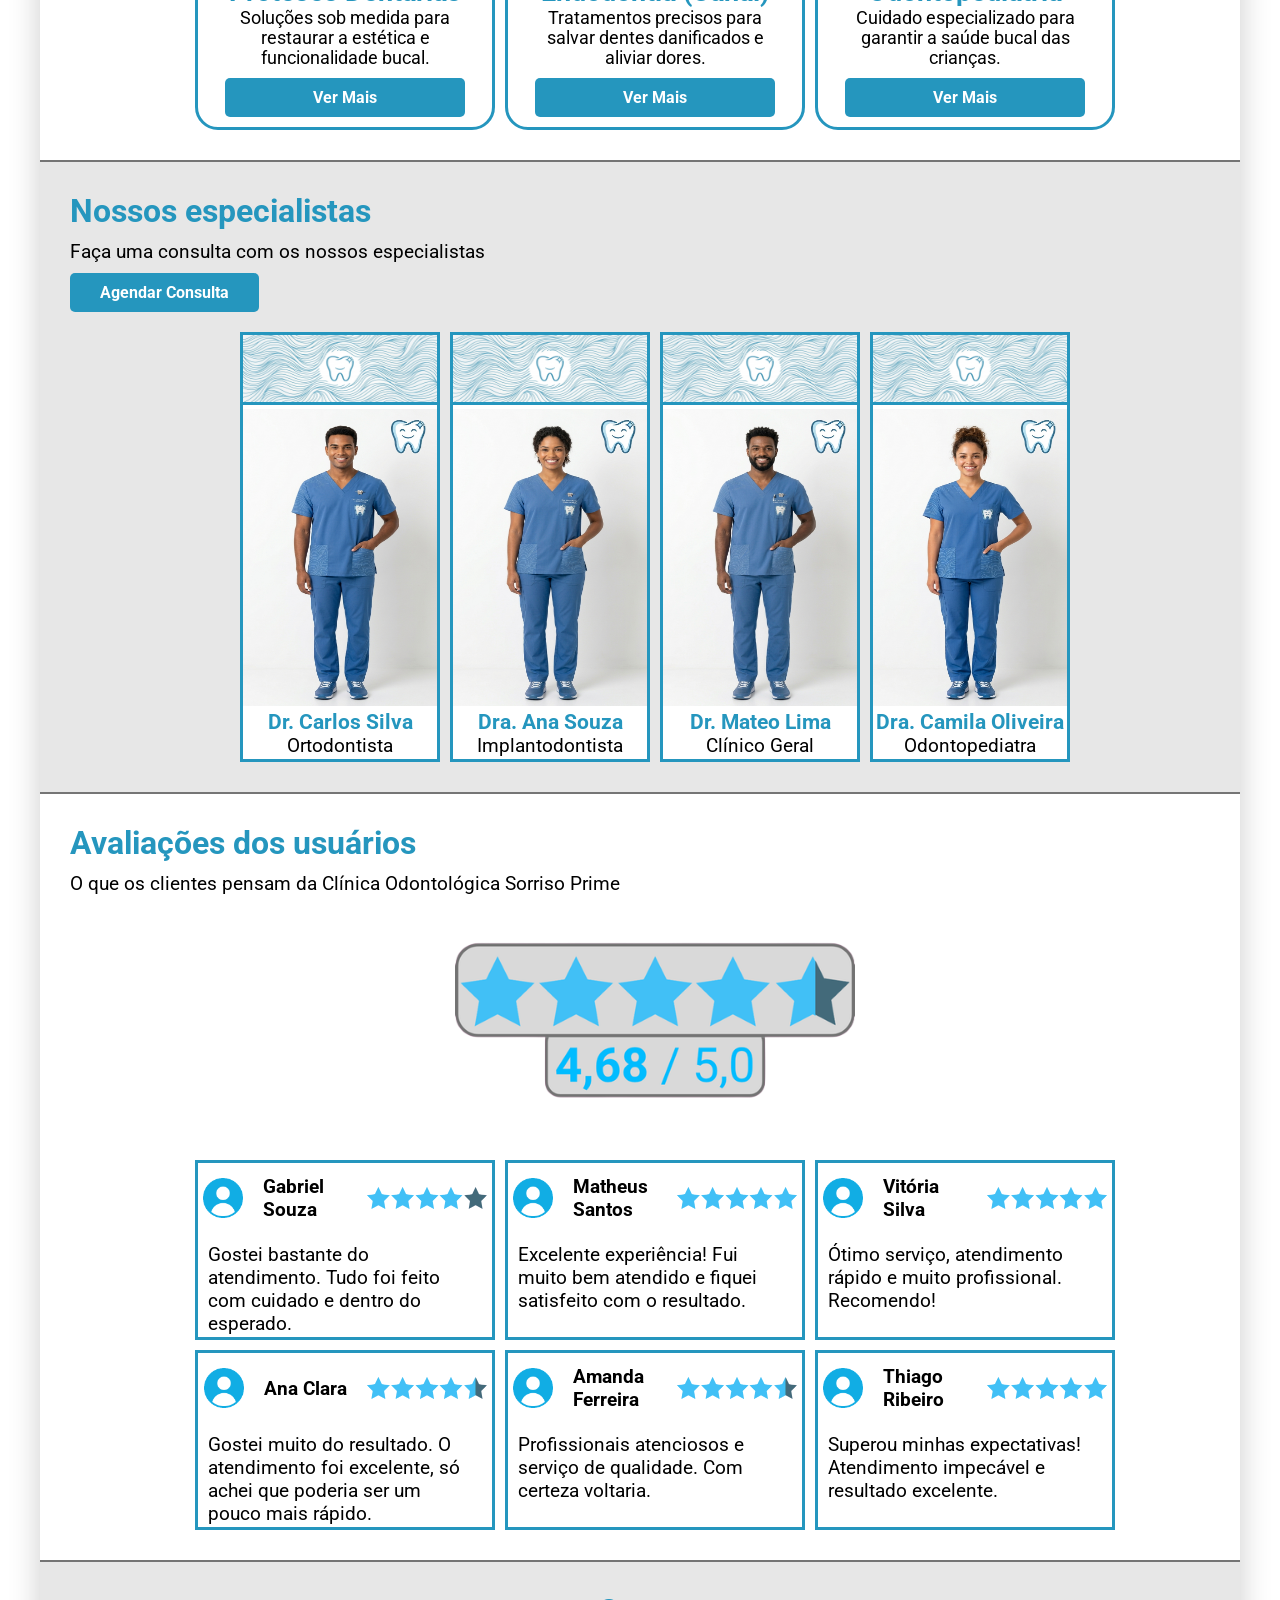
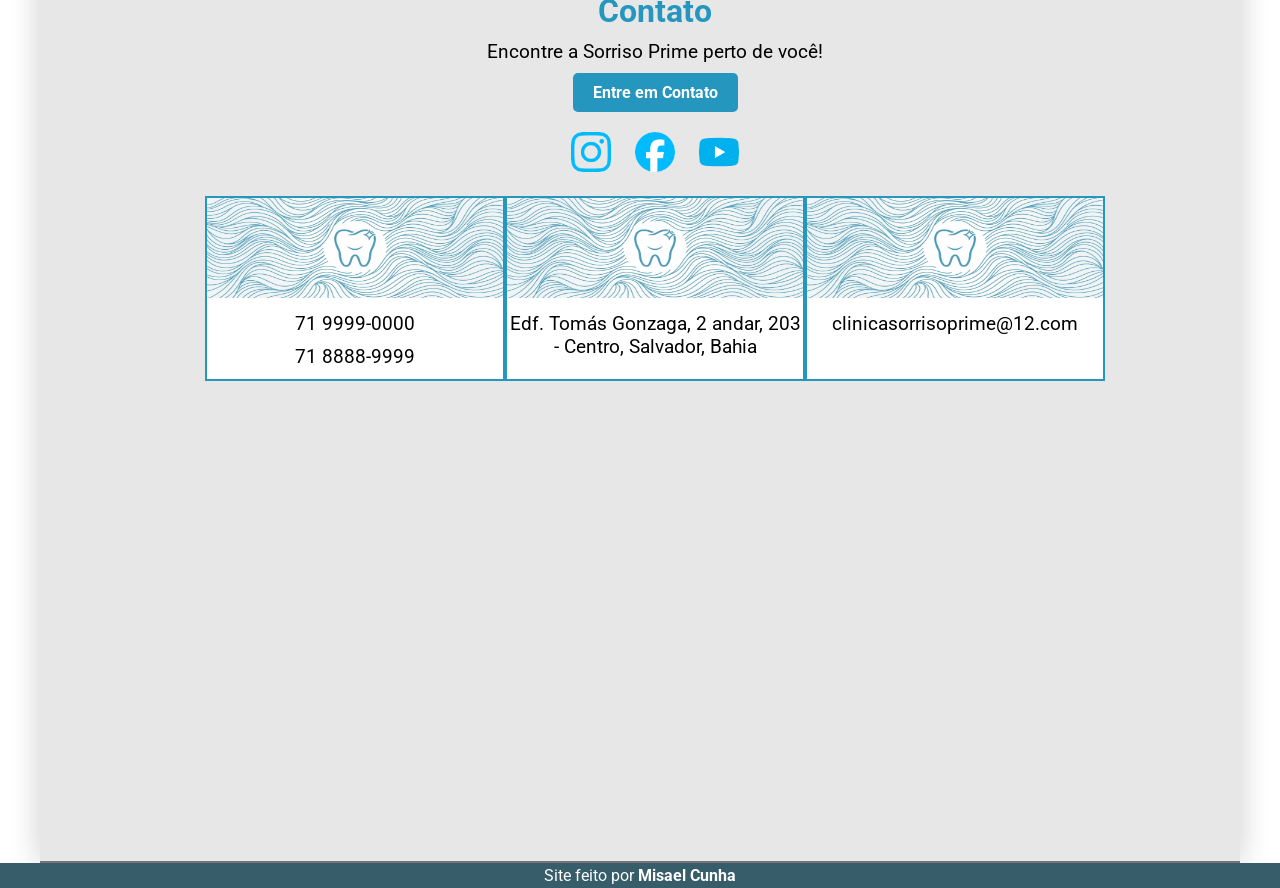
==== commit 7a74b53d: "Nova página: Convenios" ====
--- a/index.html
+++ b/index.html
@@ -23,8 +23,8 @@
 
         <nav class="h-cent" id="nav-menu">
             <p>
-                <a href="home.html">Ínicio</a>
-                <a href="">Convênios</a>
+                <a href="index.html" target="_self">Ínicio</a>
+                <a href="pages/convenios.html" target="_blank">Convênios</a>
                 <a href="">Depoimentos</a>
                 <a href="">Dúvidas Frequentes</a>
 
@@ -41,8 +41,8 @@
         <!-- HERO -->
         <section class="secao banner">
             <div class="hero">
-                <p>Cuidando do seu sorriso</p>
-                <h1>Atendimento odontológico completo para toda a família</h1>
+                <p>Atendimento odontológico completo para toda a família</p>
+                <h1>Cuidando do seu sorriso</h1>
                 <a href="">Agendar atendimento</a>
             </div>
         </section>
--- a/css/home.css
+++ b/css/home.css
@@ -24,11 +24,6 @@
     transition: 0.2s linear;
 }
 
-.destaque {
-    font-weight: bold;
-    color: var(--cor4);
-}
-
 .secao {
     max-width: 1200px;
     margin: 0 auto;
@@ -112,8 +107,451 @@
     display: none;
 }
 
-/* REGRAS DE ADAPTAÇÃO MOBILE */
+/* SEÇÃO 2 - HERO DA PÁGINA */
+
+.banner {
+    background-image: url('../img/home/banner-home.png');
+    background-position: top;
+    background-repeat: no-repeat;
+    background-size: contain 10px;
+    background-attachment: fixed;
+    height: 30vh;
+
+    padding-top: 7%;
+    padding-left: 5%;
+}
+
+.banner > .hero > p {
+    font-size: 1.3em;
+    font-weight: bold;
+    color: var(--cor5);
+}
+
+.banner > .hero > h1 {
+    margin-top: 10px;
+    margin-bottom: 20px;
+    max-width: 600px;
+    font-size: 2.2em;
+    color: var(--cor1);
+}
+
+.banner > .hero > a {
+    border-radius: 5px;
+    padding: 10px;
+
+    background-color: var(--cor1);
+    color: #ffffff;
+    font-weight: bold;
+}
+
+.banner > .hero > a:hover {
+    background-color: var(--cor5);
+}
+
+/* SEÇÃO 3 - QUEM SOMOS NÓS DA PÁGINA */
+.somos-nos {
+    background-color: #e7e7e7;
+    padding-bottom: 30px;
+    border-bottom: 2px solid var(--cor9);
+}
+
+.somos-nos > .sn-grupo-1 {
+    display: flex;
+    justify-content: center;
+    align-items: center;
+}
+
+.somos-nos > .sn-grupo-1 > .sn-info {
+    margin-top: 30px;
+    margin-left: 10px;
+}
+
+.somos-nos > .sn-grupo-1 > .sn-info > h2 {
+    font-size: 2em;
+    color: var(--cor1);
+    margin-bottom: 20px;
+}
+
+.somos-nos > .sn-grupo-1 > .sn-info > p {
+    font-size: 1.2em;
+    max-width: 400px;
+}
+
+.somos-nos > .sn-grupo-1 > iframe {
+    display: block;
+    max-width: 500px;
+    max-height: 500px;
+    margin-left: 50px;
+    margin-right: 10px;
+    margin-top: 30px;
+}
+
+.somos-nos > .sn-grupo-2 {
+    margin-top: 20px;
+
+    display: flex;
+    justify-content: center;
+    align-items: center;
+    flex-direction: row;
+    gap: 5px;
+}
+
+.somos-nos > .sn-grupo-2 > .sn-box {
+    width: 300px;
+    height: 185px;
+    border: 2px solid var(--cor1);
+    background-color: #ffffff;
+
+    text-align: center;
+    border-radius: 20px;
+}
+
+.somos-nos > .sn-grupo-2 > .sn-box > img {
+    width: 100%;
+    height: 100px;
+    border-top-left-radius: 20px;
+    border-top-right-radius: 20px;
+}
+
+.somos-nos > .sn-grupo-2 > .sn-box > h3 {
+    font-size: 1.2em;
+    color: var(--cor1);
+}
+
+.somos-nos > .sn-grupo-2 > .sn-box > p {
+    font-size: 1.1em;
+    margin-top: 5px;
+}
+
+/* SEÇÃO 4 - NOSSOS SERVIÇOS DA PÁGINA */
+.nossos-servicos {
+    padding-top: 30px;
+    padding-left: 30px;
+    padding-bottom: 30px;
+
+    border-bottom: 2px solid var(--cor9);
+}
+
+.nossos-servicos > h2 {
+    font-size: 2em;
+    color: var(--cor1);
+
+    margin-bottom: 30px;
+}
+
+.nossos-servicos  .ns-boxers {
+    display: flex;
+    justify-content: center;
+    align-items: center;
+    flex-direction: row;
+    flex-wrap: wrap;
+    gap: 10px;
+}
+
+.nossos-servicos > .ns-boxers > .ns-box {
+    flex-shrink: 0;
+    border: 3px solid var(--cor1);
+    border-radius: 23px;
+    width: 300px;
+    height: 350px;
+
+    text-align: center;
+}
+
+.nossos-servicos > .ns-boxers > .ns-box > img {
+    width: 100%;
+    height: 55%;
+    border-top-left-radius: 20px;
+    border-top-right-radius: 20px;
+}
+
+.nossos-servicos > .ns-boxers > .ns-box > h3 {
+    font-size: 1.7em;
+    color: var(--cor1);
+}
+
+.nossos-servicos > .ns-boxers > .ns-box > p {
+    font-size: 1.1em;
+    width: 90%;
+    margin: 0 auto;
+}
+
+.nossos-servicos > .ns-boxers > .ns-box > a {
+    background-color: var(--cor1);
+    color: #ffffff;
+    font-weight: bold;
+
+    display: inline-block;
+    border-radius: 5px;
+
+    padding: 10px 30%;
+    margin-top: 10px;
+}
+
+.nossos-servicos > .ns-boxers > .ns-box > a:hover {
+    background-color: var(--cor5);
+}
+
+/* SEÇÃO 5 - NOSSOS ESPECIALISTAS DA PÁGINA */
+.nossos-especialistas {
+    padding-top: 30px;
+    padding-left: 30px;
+    padding-bottom: 30px;
+
+    border-bottom: 2px solid var(--cor9);
+    background-color: #e7e7e7;
+}
+
+.nossos-especialistas > .ne-info > h2 {
+    font-size: 2em;
+    color: var(--cor1);
+
+    margin-bottom: 10px;
+}
+
+.nossos-especialistas > .ne-info > p {
+    font-size: 1.2em;
+}
+
+.nossos-especialistas > .ne-info > a {
+    background-color: var(--cor1);
+    color: #ffffff;
+    font-weight: bold;
+
+    display: inline-block;
+    border-radius: 5px;
+
+    padding: 10px 30px;
+    margin-top: 10px;
+    margin-bottom: 20px;
+}
+
+.nossos-especialistas > .ne-info > a:hover {
+    background-color: var(--cor5);
+}
+
+.nossos-especialistas > .ne-info > .ne-boxers {
+    display: flex;
+    justify-content: center;
+    align-items: center;
+    flex-direction: row;
+    flex-wrap: wrap;
+    gap: 10px;
+}
+
+.nossos-especialistas > .ne-info > .ne-boxers > .ne-box {
+    flex-shrink: 0;
+    border: 3px solid var(--cor1);
+    width: 200px;
+    height: 430px;
+
+    text-align: center;
+    background-color: #ffffff;
+}
+
+.nossos-especialistas > .ne-info > .ne-boxers > .ne-box > .textura-ne {
+    width: 100%;
+    height: 70px;
+    margin-bottom: 0;
+
+    border-bottom: 3px solid var(--cor1);
+}
+
+.nossos-especialistas > .ne-info > .ne-boxers > .ne-box > .img-prof-ne {
+    margin-top: 0;
+    width: 100%;
+    height: 70%;
+}
+
+.nossos-especialistas > .ne-info > .ne-boxers > .ne-box > h3 {
+    color: var(--cor1);
+    font-size: 1.3em;
+}
+
+.nossos-especialistas > .ne-info > .ne-boxers > .ne-box > p {
+    font-size: 1.2em;
+}
+
+/* SEÇÃO 6 - AVALIAÇÕES DOS USUÁRIOS DA PÁGINA */
+.avaliacoes {
+    padding-top: 30px;
+    padding-left: 30px;
+    padding-bottom: 30px;
+
+    border-bottom: 2px solid var(--cor9);
+}
+
+.avaliacoes > .ava-info > h2 {
+    font-size: 2em;
+    color: var(--cor1);
+
+    margin-bottom: 10px;
+}
+
+.avaliacoes > .ava-info > p {
+    font-size: 1.2em;
+}
+
+.avaliacoes > .ava-info > img {
+    max-width: 400px;
+    margin: 0 auto;
+    display: block;
+    margin-bottom: 40px;
+}
+
+.avaliacoes > .ava-info > .ava-boxers {
+    display: flex;
+    justify-content: center;
+    align-items: center;
+    flex-direction: row;
+    flex-wrap: wrap;
+    gap: 10px;
+}
+
+.avaliacoes > .ava-info > .ava-boxers .ava-box {
+    flex-shrink: 0;
+    border: 3px solid var(--cor1);
+    max-width: 300px;
+    height: 180px;
+    position: relative;
+    background-color: #ffffff;
+
+}
+
+.avaliacoes > .ava-info > .ava-boxers .ava-box > .ava-nick {
+    font-weight: bold;
+    font-size: 1.2em;
+    display: flex;
+    align-items: center;
+    justify-content: center;
+}
+
+.avaliacoes > .ava-info > .ava-boxers .ava-box > .ava-nick > .ava-user {
+    width: 40px;
+    height: 40px;
+    margin-right: 20px;
+    margin-left: 5px;
+}
+
+.avaliacoes > .ava-info > .ava-boxers .ava-box > .ava-nick > .ava-stars {
+    width: 120px;
+    height: 70px;
+    margin-left: 20px;
+    margin-right: 5px;
+}
+
+.avaliacoes > .ava-info > .ava-boxers .ava-box > .ava-feedback {
+    text-align: left;
+    margin: 10px;
+
+    font-size: 1.2em;
+    width: 90%;
+}
+
+/* SEÇÃO 7 - CONTATO DA PÁGINA */
+.contato {
+    padding-top: 30px;
+    padding-left: 30px;
+    padding-bottom: 30px;
+
+    border-bottom: 2px solid var(--cor9);
+    background-color: #e7e7e7;
+
+    text-align: center;
+}
+
+.contato > .cont-info > h2 {
+    font-size: 2em;
+    color: var(--cor1);
+
+    margin-bottom: 10px;
+}
+
+.contato > .cont-info > p {
+    font-size: 1.2em;
+}
+
+.contato > .cont-info > .link {
+    background-color: var(--cor1);
+    color: #ffffff;
+    font-weight: bold;
+
+    display: inline-block;
+    border-radius: 5px;
+
+    padding: 10px 20px;
+    margin-top: 10px;
+    margin-bottom: 20px;
+}
+
+.contato > .cont-info > .link:hover {
+    background-color: var(--cor5);
+}
+
+.contato > .cont-info > .redes-sociais > .rede-social {
+    width: 40px;
+    margin: 0 10px;
+    cursor: pointer;
+}
+
+.contato > .cont-info > .cont-boxers {
+    margin-top: 20px;
+
+    display: flex;
+    justify-content: center;
+    align-items: center;
+    flex-direction: row;
+}
+
+.contato > .cont-info > .cont-boxers > .cont-box {
+    width: 300px;
+    height: 185px;
+    border: 2px solid var(--cor1);
+    background-color: #ffffff;
+
+    text-align: center;
+}
+
+.contato > .cont-info > .cont-boxers > .cont-box > img {
+    width: 100%;
+    height: 100px;
+}
+
+.contato > .cont-info > .cont-boxers > .cont-box > p {
+    font-size: 1.2em;
+    margin-top: 10px;
+}
+
+.contato > .cont-info > iframe {
+    display: block;
+    width: 95%;
+    margin: 0 auto;
+}
+
+/* FOOTER DA PÁGINA */
+footer {
+    padding: 3px 0;
+    color: #ffffff;
+    background-color: var(--cor5);
+
+    text-align: center;
+}
+
+footer > p a {
+    text-decoration: none;
+    font-weight: bold;
+    color: #ffffff;
+}
+
+footer > p a:hover {
+    text-decoration: underline;
+}
+
+/* ==================================================================================== */
+/* Configuração para Dispositivos Movéis */
+/* ==================================================================================== */
 @media (max-width: 768px) {
+    /* SEÇÃO 1 - HEADER DA PÁGINA */
     #btn-menu {
         display: block; /* Exibe o botão do menu */
     }
@@ -168,461 +606,51 @@
         background-color: var(--cor5);
     }
 
-}
-
-/* SEÇÃO 2 - HERO DA PÁGINA */
-
-.banner {
-    background-image: url('../img/home/banner-home.png');
-    background-position: top;
-    background-repeat: no-repeat;
-    background-size: contain 10px;
-    background-attachment: fixed;
-    height: 30vh;
-
-    padding-top: 7%;
-    padding-left: 5%;
-}
-
-.banner > .hero > p {
-    font-size: 1.3em;
-    font-weight: bold;
-    color: var(--cor5);
-}
-
-.banner > .hero > h1 {
-    margin-top: 10px;
-    margin-bottom: 20px;
-    max-width: 600px;
-    font-size: 2.2em;
-    color: var(--cor1);
-}
-
-.banner > .hero > a {
-    border-radius: 5px;
-    padding: 10px;
-
-    background-color: var(--cor1);
-    color: #ffffff;
-    font-weight: bold;
-}
-
-.banner > .hero > a:hover {
-    background-color: var(--cor5);
-}
-
-/* SEÇÃO 3 - QUEM SOMOS NÓS DA PÁGINA */
-.somos-nos {
-    background-color: #e7e7e7;
-    padding-bottom: 30px;
-    border-bottom: 2px solid var(--cor9);
-}
-
-.somos-nos > .sn-grupo-1 {
-    display: flex;
-    justify-content: center;
-    align-items: center;
-}
-
-.somos-nos > .sn-grupo-1 > .sn-info {
-    margin-top: 30px;
-    margin-left: 10px;
-}
-
-.somos-nos > .sn-grupo-1 > .sn-info > h2 {
-    font-size: 2em;
-    color: var(--cor1);
-    margin-bottom: 20px;
-}
-
-.somos-nos > .sn-grupo-1 > .sn-info > p {
-    font-size: 1.2em;
-    max-width: 400px;
-}
-
-.somos-nos > .sn-grupo-1 > iframe {
-    display: block;
-    max-width: 500px;
-    max-height: 500px;
-    margin-left: 50px;
-    margin-right: 10px;
-    margin-top: 30px;
-}
-
-@media (max-width: 768px) {
+    /* SEÇÃO 2 - HERO DA PÁGINA */
+    .banner {
+        height: 40vh;
+    }
+
+    /* SEÇÃO 3 - QUEM SOMOS NÓS DA PÁGINA */
     .somos-nos > .sn-grupo-1 {
         flex-direction: column;
     }
 
+    .somos-nos > .sn-grupo-1 > .sn-info {
+        margin-left: 0;
+    }
+
     .somos-nos > .sn-grupo-1 > iframe {
+        width: 90%;
+        height: 300px;
         margin: 0 auto;
         margin-top: 20px;
     }
-}
-
-.somos-nos > .sn-grupo-2 {
-    margin-top: 20px;
-
-    display: flex;
-    justify-content: center;
-    align-items: center;
-    flex-direction: row;
-    gap: 5px;
-}
-
-.somos-nos > .sn-grupo-2 > .sn-box {
-    width: 300px;
-    height: 185px;
-    border: 2px solid var(--cor1);
-    background-color: #ffffff;
-
-    text-align: center;
-    border-radius: 20px;
-}
-
-.somos-nos > .sn-grupo-2 > .sn-box > img {
-    width: 100%;
-    height: 100px;
-    border-top-left-radius: 20px;
-    border-top-right-radius: 20px;
-}
-
-.somos-nos > .sn-grupo-2 > .sn-box > h3 {
-    font-size: 1.2em;
-    color: var(--cor1);
-}
-
-.somos-nos > .sn-grupo-2 > .sn-box > p {
-    font-size: 1.1em;
-    margin-top: 5px;
-}
-
-@media (max-width: 768px) {
+
     .somos-nos > .sn-grupo-2 {
         flex-direction: column;
     }
-}
-
-/* SEÇÃO 4 - NOSSOS SERVIÇOS DA PÁGINA */
-.nossos-servicos {
-    padding-top: 30px;
-    padding-left: 30px;
-    padding-bottom: 30px;
-
-    border-bottom: 2px solid var(--cor9);
-}
-
-.nossos-servicos > h2 {
-    font-size: 2em;
-    color: var(--cor1);
-
-    margin-bottom: 30px;
-}
-
-.nossos-servicos  .ns-boxers {
-    display: flex;
-    justify-content: center;
-    align-items: center;
-    flex-direction: row;
-    flex-wrap: wrap;
-    gap: 10px;
-}
-
-.nossos-servicos > .ns-boxers > .ns-box {
-    flex-shrink: 0;
-    border: 3px solid var(--cor1);
-    border-radius: 23px;
-    width: 300px;
-    height: 350px;
-
-    text-align: center;
-}
-
-.nossos-servicos > .ns-boxers > .ns-box > img {
-    width: 100%;
-    height: 55%;
-    border-top-left-radius: 20px;
-    border-top-right-radius: 20px;
-}
-
-.nossos-servicos > .ns-boxers > .ns-box > h3 {
-    font-size: 1.7em;
-    color: var(--cor1);
-}
-
-.nossos-servicos > .ns-boxers > .ns-box > p {
-    font-size: 1.1em;
-    width: 90%;
-    margin: 0 auto;
-}
-
-.nossos-servicos > .ns-boxers > .ns-box > a {
-    background-color: var(--cor1);
-    color: #ffffff;
-    font-weight: bold;
-
-    display: inline-block;
-    border-radius: 5px;
-
-    padding: 10px 30%;
-    margin-top: 10px;
-}
-
-.nossos-servicos > .ns-boxers > .ns-box > a:hover {
-    background-color: var(--cor5);
-}
-
-/* SEÇÃO 5 - NOSSOS ESPECIALISTAS DA PÁGINA */
-.nossos-especialistas {
-    padding-top: 30px;
-    padding-left: 30px;
-    padding-bottom: 30px;
-
-    border-bottom: 2px solid var(--cor9);
-    background-color: #e7e7e7;
-}
-
-.nossos-especialistas > .ne-info > h2 {
-    font-size: 2em;
-    color: var(--cor1);
-
-    margin-bottom: 10px;
-}
-
-.nossos-especialistas > .ne-info > p {
-    font-size: 1.2em;
-}
-
-.nossos-especialistas > .ne-info > a {
-    background-color: var(--cor1);
-    color: #ffffff;
-    font-weight: bold;
-
-    display: inline-block;
-    border-radius: 5px;
-
-    padding: 10px 30px;
-    margin-top: 10px;
-    margin-bottom: 20px;
-}
-
-.nossos-especialistas > .ne-info > a:hover {
-    background-color: var(--cor5);
-}
-
-.nossos-especialistas > .ne-info > .ne-boxers {
-    display: flex;
-    justify-content: center;
-    align-items: center;
-    flex-direction: row;
-    flex-wrap: wrap;
-    gap: 10px;
-}
-
-.nossos-especialistas > .ne-info > .ne-boxers > .ne-box {
-    flex-shrink: 0;
-    border: 3px solid var(--cor1);
-    width: 200px;
-    height: 430px;
-
-    text-align: center;
-    background-color: #ffffff;
-}
-
-.nossos-especialistas > .ne-info > .ne-boxers > .ne-box > .textura-ne {
-    width: 100%;
-    height: 70px;
-    margin-bottom: 0;
-
-    border-bottom: 3px solid var(--cor1);
-}
-
-.nossos-especialistas > .ne-info > .ne-boxers > .ne-box > .img-prof-ne {
-    margin-top: 0;
-    width: 100%;
-    height: 70%;
-}
-
-.nossos-especialistas > .ne-info > .ne-boxers > .ne-box > h3 {
-    color: var(--cor1);
-    font-size: 1.3em;
-}
-
-.nossos-especialistas > .ne-info > .ne-boxers > .ne-box > p {
-    font-size: 1.2em;
-}
-
-/* SEÇÃO 6 - AVALIAÇÕES DOS USUÁRIOS DA PÁGINA */
-.avaliacoes {
-    padding-top: 30px;
-    padding-left: 30px;
-    padding-bottom: 30px;
-
-    border-bottom: 2px solid var(--cor9);
-}
-
-.avaliacoes > .ava-info > h2 {
-    font-size: 2em;
-    color: var(--cor1);
-
-    margin-bottom: 10px;
-}
-
-.avaliacoes > .ava-info > p {
-    font-size: 1.2em;
-}
-
-.avaliacoes > .ava-info > img {
-    max-width: 400px;
-    margin: 0 auto;
-    display: block;
-    margin-bottom: 40px;
-}
-
-.avaliacoes > .ava-info > .ava-boxers {
-    display: flex;
-    justify-content: center;
-    align-items: center;
-    flex-direction: row;
-    flex-wrap: wrap;
-    gap: 10px;
-}
-
-.avaliacoes > .ava-info > .ava-boxers .ava-box {
-    flex-shrink: 0;
-    border: 3px solid var(--cor1);
-    max-width: 300px;
-    height: 180px;
-    position: relative;
-    background-color: #ffffff;
-
-}
-
-.avaliacoes > .ava-info > .ava-boxers .ava-box > .ava-nick {
-    font-weight: bold;
-    font-size: 1.2em;
-    display: flex;
-    align-items: center;
-    justify-content: center;
-}
-
-.avaliacoes > .ava-info > .ava-boxers .ava-box > .ava-nick > .ava-user {
-    width: 40px;
-    height: 40px;
-    margin-right: 20px;
-    margin-left: 5px;
-}
-
-.avaliacoes > .ava-info > .ava-boxers .ava-box > .ava-nick > .ava-stars {
-    width: 120px;
-    height: 70px;
-    margin-left: 20px;
-    margin-right: 5px;
-}
-
-.avaliacoes > .ava-info > .ava-boxers .ava-box > .ava-feedback {
-    text-align: left;
-    margin: 10px;
-
-    font-size: 1.2em;
-    width: 90%;
-}
-
-/* SEÇÃO 7 - CONTATO DA PÁGINA */
-.contato {
-    padding-top: 30px;
-    padding-left: 30px;
-    padding-bottom: 30px;
-
-    border-bottom: 2px solid var(--cor9);
-    background-color: #e7e7e7;
-
-    text-align: center;
-}
-
-.contato > .cont-info > h2 {
-    font-size: 2em;
-    color: var(--cor1);
-
-    margin-bottom: 10px;
-}
-
-.contato > .cont-info > p {
-    font-size: 1.2em;
-}
-
-.contato > .cont-info > .link {
-    background-color: var(--cor1);
-    color: #ffffff;
-    font-weight: bold;
-
-    display: inline-block;
-    border-radius: 5px;
-
-    padding: 10px 20px;
-    margin-top: 10px;
-    margin-bottom: 20px;
-}
-
-.contato > .cont-info > .link:hover {
-    background-color: var(--cor5);
-}
-
-.contato > .cont-info > .redes-sociais > .rede-social {
-    width: 40px;
-    margin: 0 10px;
-    cursor: pointer;
-}
-
-.contato > .cont-info > .cont-boxers {
-    margin-top: 20px;
-
-    display: flex;
-    justify-content: center;
-    align-items: center;
-    flex-direction: row;
-}
-
-.contato > .cont-info > .cont-boxers > .cont-box {
-    width: 300px;
-    height: 185px;
-    border: 2px solid var(--cor1);
-    background-color: #ffffff;
-
-    text-align: center;
-}
-
-.contato > .cont-info > .cont-boxers > .cont-box > img {
-    width: 100%;
-    height: 100px;
-}
-
-.contato > .cont-info > .cont-boxers > .cont-box > p {
-    font-size: 1.2em;
-    margin-top: 10px;
-}
-
-.contato > .cont-info > iframe {
-    display: block;
-    width: 95%;
-    margin: 0 auto;
-}
-
-/* FOOTER DA PÁGINA */
-footer {
-    padding: 3px 0;
-    color: #ffffff;
-    background-color: var(--cor5);
-
-    text-align: center;
-}
-
-footer > p a {
-    text-decoration: none;
-    font-weight: bold;
-    color: #ffffff;
-}
-
-footer > p a:hover {
-    text-decoration: underline;
+
+    /* SEÇÃO 6 - AVALIAÇÕES DOS USUÁRIOS DA PÁGINA */
+    .avaliacoes > .ava-info > img {
+        max-width: 90%;
+        height: 200px;
+        margin: 0 auto;
+        display: block;
+        margin-bottom: 40px;
+    }
+
+    /* SEÇÃO 7 - CONTATO DA PÁGINA */
+    .contato > .cont-info > .cont-boxers {
+        flex-direction: column;
+    }
+
+    .contato > .cont-info > .cont-boxers > .cont-box {
+        width: 70%;
+    }
+
+    .contato > .cont-info > iframe {
+        margin-left: 0;
+        height: 300px;
+    }
 }
